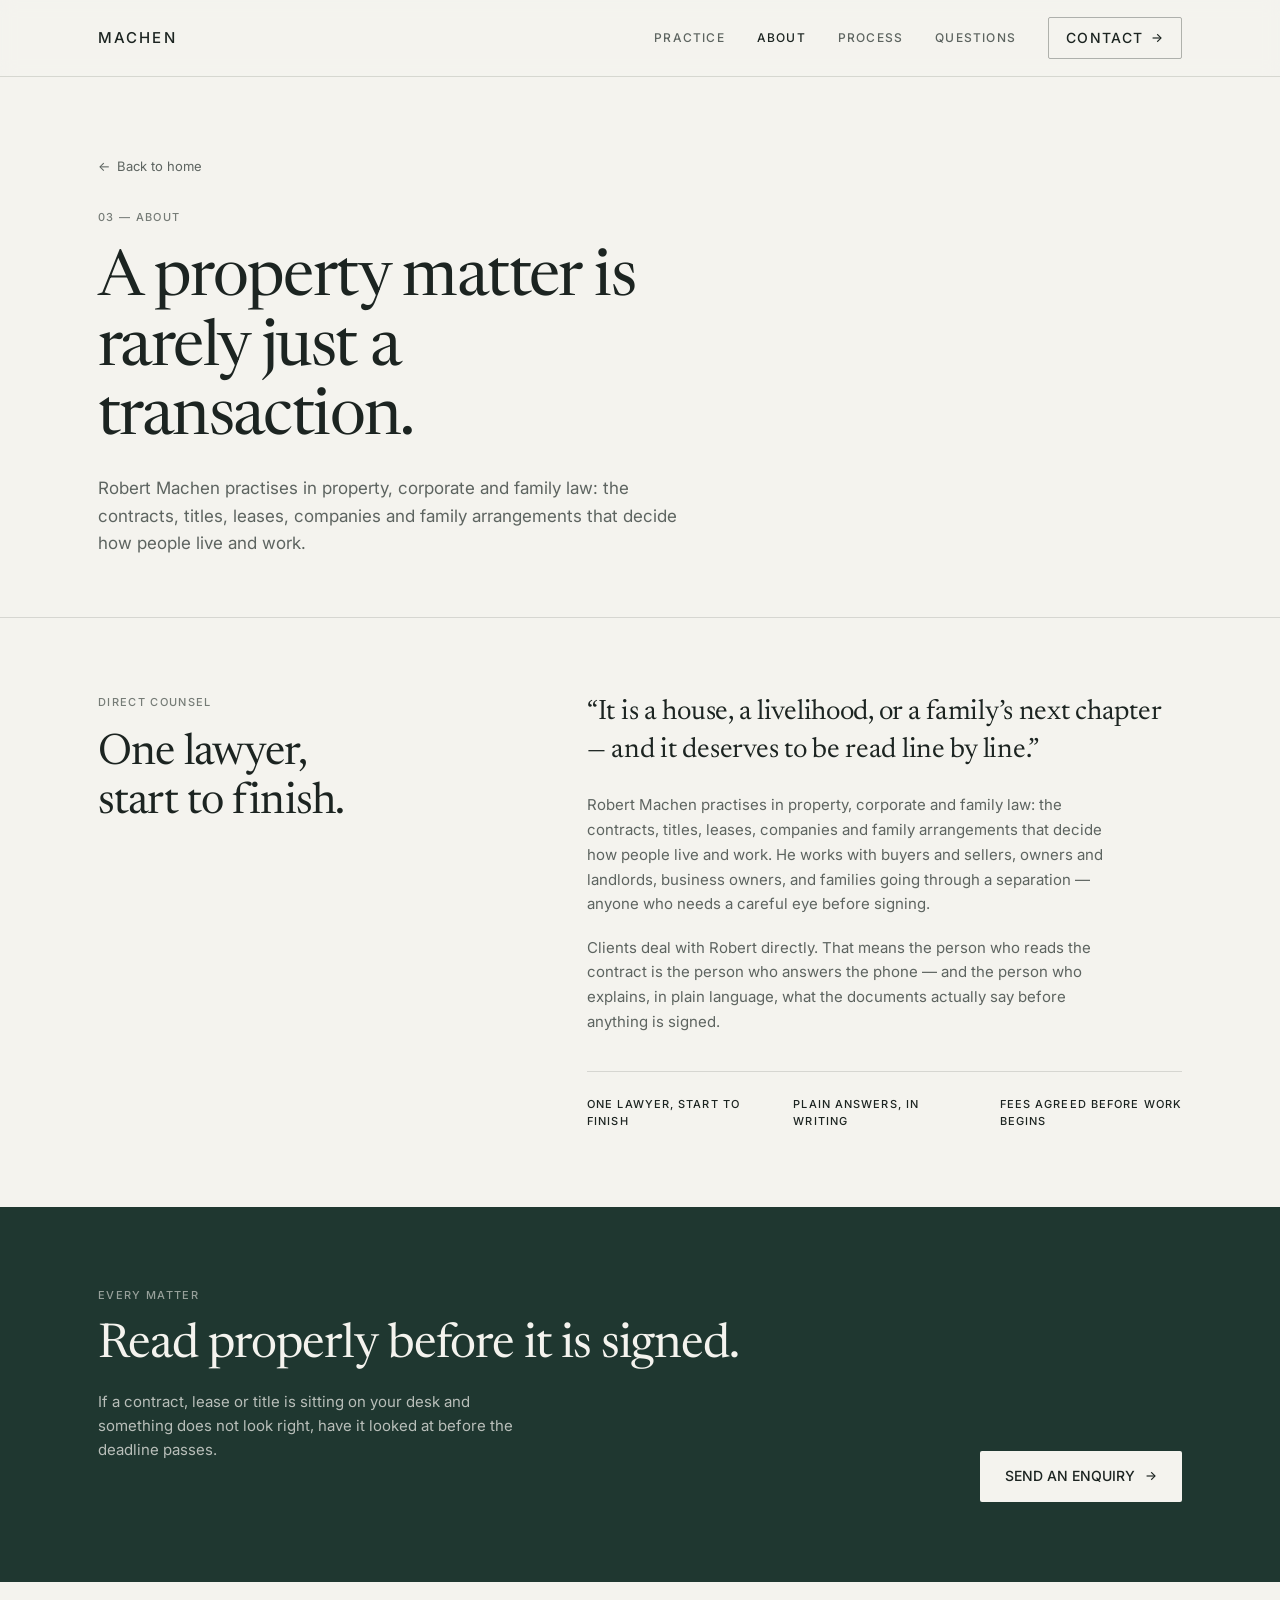
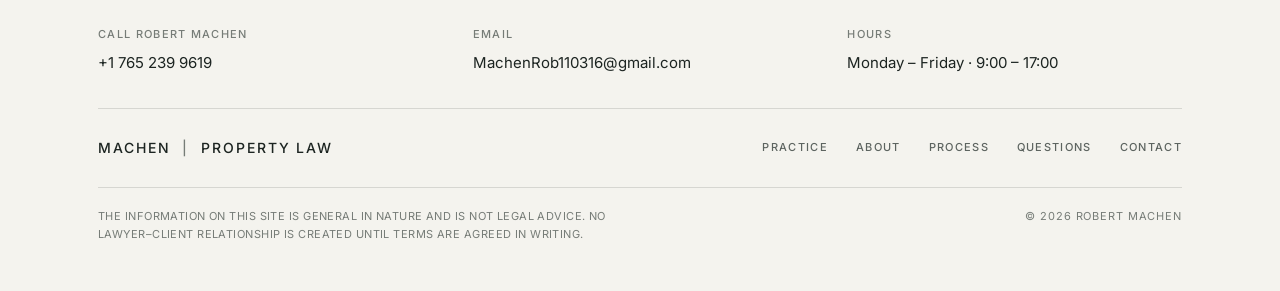
==== about.html @ e6b7aa78 "robert law web" ====
<!DOCTYPE html>
<html lang="en">
<head>
  <meta charset="UTF-8" />
  <meta name="viewport" content="width=device-width, initial-scale=1.0" />
  <title>About — MACHEN | Property, Corporate &amp; Family Lawyer</title>
  <meta
    name="description"
    content="About Robert Machen: property, corporate and family law handled personally from the first conversation to the final document."
  />
  <link rel="preconnect" href="https://fonts.googleapis.com" />
  <link rel="preconnect" href="https://fonts.gstatic.com" crossorigin />
  <link
    href="https://fonts.googleapis.com/css2?family=Inter:wght@400;500&family=Newsreader:ital,opsz,wght@0,6..72,400;0,6..72,500;1,6..72,400&display=swap"
    rel="stylesheet"
  />
  <link rel="stylesheet" href="css/main.css" />
</head>
<body id="top">
  <!-- Header -->
  <header class="site-header" id="site-header">
    <div class="container header-inner">
      <a href="index.html" class="brand brand-caps">MACHEN</a>

      <button
        class="menu-toggle"
        id="menu-toggle"
        type="button"
        aria-label="Toggle navigation menu"
        aria-expanded="false"
        aria-controls="site-nav"
      >
        <span class="menu-line"></span>
        <span class="menu-line"></span>
      </button>

      <nav class="site-nav" id="site-nav" aria-label="Primary">
        <a href="practice-areas.html" class="nav-link nav-caps">Practice</a>
        <a href="about.html" class="nav-link nav-caps active" aria-current="page">About</a>
        <a href="index.html#process" class="nav-link nav-caps">Process</a>
        <a href="index.html#questions" class="nav-link nav-caps">Questions</a>
        <a href="contact.html" class="nav-cta nav-caps">
          Contact <span class="arrow" aria-hidden="true">&rarr;</span>
        </a>
      </nav>
    </div>
  </header>

  <main>
    <!-- About Page Intro -->
    <section class="page-hero">
      <div class="container">
        <a href="index.html" class="back-link reveal">
          <span aria-hidden="true">&larr;</span> Back to home
        </a>

        <p class="eyebrow reveal">03 — ABOUT</p>
        <h1 class="page-title reveal">
          A property matter is rarely just a transaction.
        </h1>
        <p class="page-lead reveal">
          Robert Machen practises in property, corporate and family law: the
          contracts, titles, leases, companies and family arrangements that
          decide how people live and work.
        </p>
      </div>
    </section>

    <!-- Philosophy & Approach -->
    <section class="about-page-content">
      <div class="container about-grid">
        <div class="about-left reveal">
          <p class="eyebrow">Direct counsel</p>
          <h2 class="section-title">
            One lawyer,<br />
            start to finish.
          </h2>
        </div>

        <div class="about-right reveal">
          <blockquote class="about-quote">
            “It is a house, a livelihood, or a family’s next chapter — and it
            deserves to be read line by line.”
          </blockquote>
          <p class="about-body">
            Robert Machen practises in property, corporate and family law: the
            contracts, titles, leases, companies and family arrangements that
            decide how people live and work. He works with buyers and sellers,
            owners and landlords, business owners, and families going through a
            separation — anyone who needs a careful eye before signing.
          </p>
          <p class="about-body about-body-spaced">
            Clients deal with Robert directly. That means the person who reads
            the contract is the person who answers the phone — and the person
            who explains, in plain language, what the documents actually say
            before anything is signed.
          </p>

          <ul class="about-pillars">
            <li>ONE LAWYER, START TO FINISH</li>
            <li>PLAIN ANSWERS, IN WRITING</li>
            <li>FEES AGREED BEFORE WORK BEGINS</li>
          </ul>
        </div>
      </div>
    </section>

    <!-- Next Step CTA -->
    <section class="cta-banner">
      <div class="container cta-banner-inner reveal">
        <div>
          <p class="eyebrow eyebrow-light">EVERY MATTER</p>
          <h2 class="contact-title">Read properly before it is signed.</h2>
          <p class="contact-lead cta-banner-lead">
            If a contract, lease or title is sitting on your desk and something
            does not look right, have it looked at before the deadline passes.
          </p>
        </div>
        <a href="contact.html" class="btn-light">
          SEND AN ENQUIRY <span class="arrow" aria-hidden="true">&rarr;</span>
        </a>
      </div>
    </section>
  </main>

  <!-- Footer -->
  <footer class="site-footer">
    <div class="container">
      <div class="footer-contact-strip">
        <div>
          <p class="eyebrow">CALL ROBERT MACHEN</p>
          <a href="tel:+17652399619" class="footer-contact-value">+1 765 239 9619</a>
        </div>
        <div>
          <p class="eyebrow">EMAIL</p>
          <a href="mailto:MachenRob110316@gmail.com" class="footer-contact-value">MachenRob110316@gmail.com</a>
        </div>
        <div>
          <p class="eyebrow">HOURS</p>
          <p class="footer-contact-value">Monday – Friday &middot; 9:00 – 17:00</p>
        </div>
      </div>

      <div class="footer-top">
        <a href="index.html" class="brand brand-footer brand-caps">MACHEN <span class="footer-pipe">|</span> PROPERTY LAW</a>
        <nav class="footer-nav" aria-label="Footer">
          <a href="practice-areas.html">PRACTICE</a>
          <a href="about.html">ABOUT</a>
          <a href="index.html#process">PROCESS</a>
          <a href="index.html#questions">QUESTIONS</a>
          <a href="contact.html">CONTACT</a>
        </nav>
      </div>

      <div class="footer-bottom">
        <p class="disclaimer">
          THE INFORMATION ON THIS SITE IS GENERAL IN NATURE AND IS NOT LEGAL
          ADVICE. NO LAWYER–CLIENT RELATIONSHIP IS CREATED UNTIL TERMS ARE
          AGREED IN WRITING.
        </p>
        <p class="copyright">&copy; <span id="year">2026</span> ROBERT MACHEN</p>
      </div>
    </div>
  </footer>

  <!-- Toast notification -->
  <div class="toast" id="toast" role="status" aria-live="polite"></div>

  <script src="js/script.js"></script>
</body>
</html>
---- css/main.css ----
/* ==========================================================================
   Robert Machen — Attorney at Law
   Stylesheet Entry Point
   ========================================================================== */

@import url("./base.css");
@import url("./layout.css");
@import url("./components.css");
@import url("./sections.css");
@import url("./responsive.css");
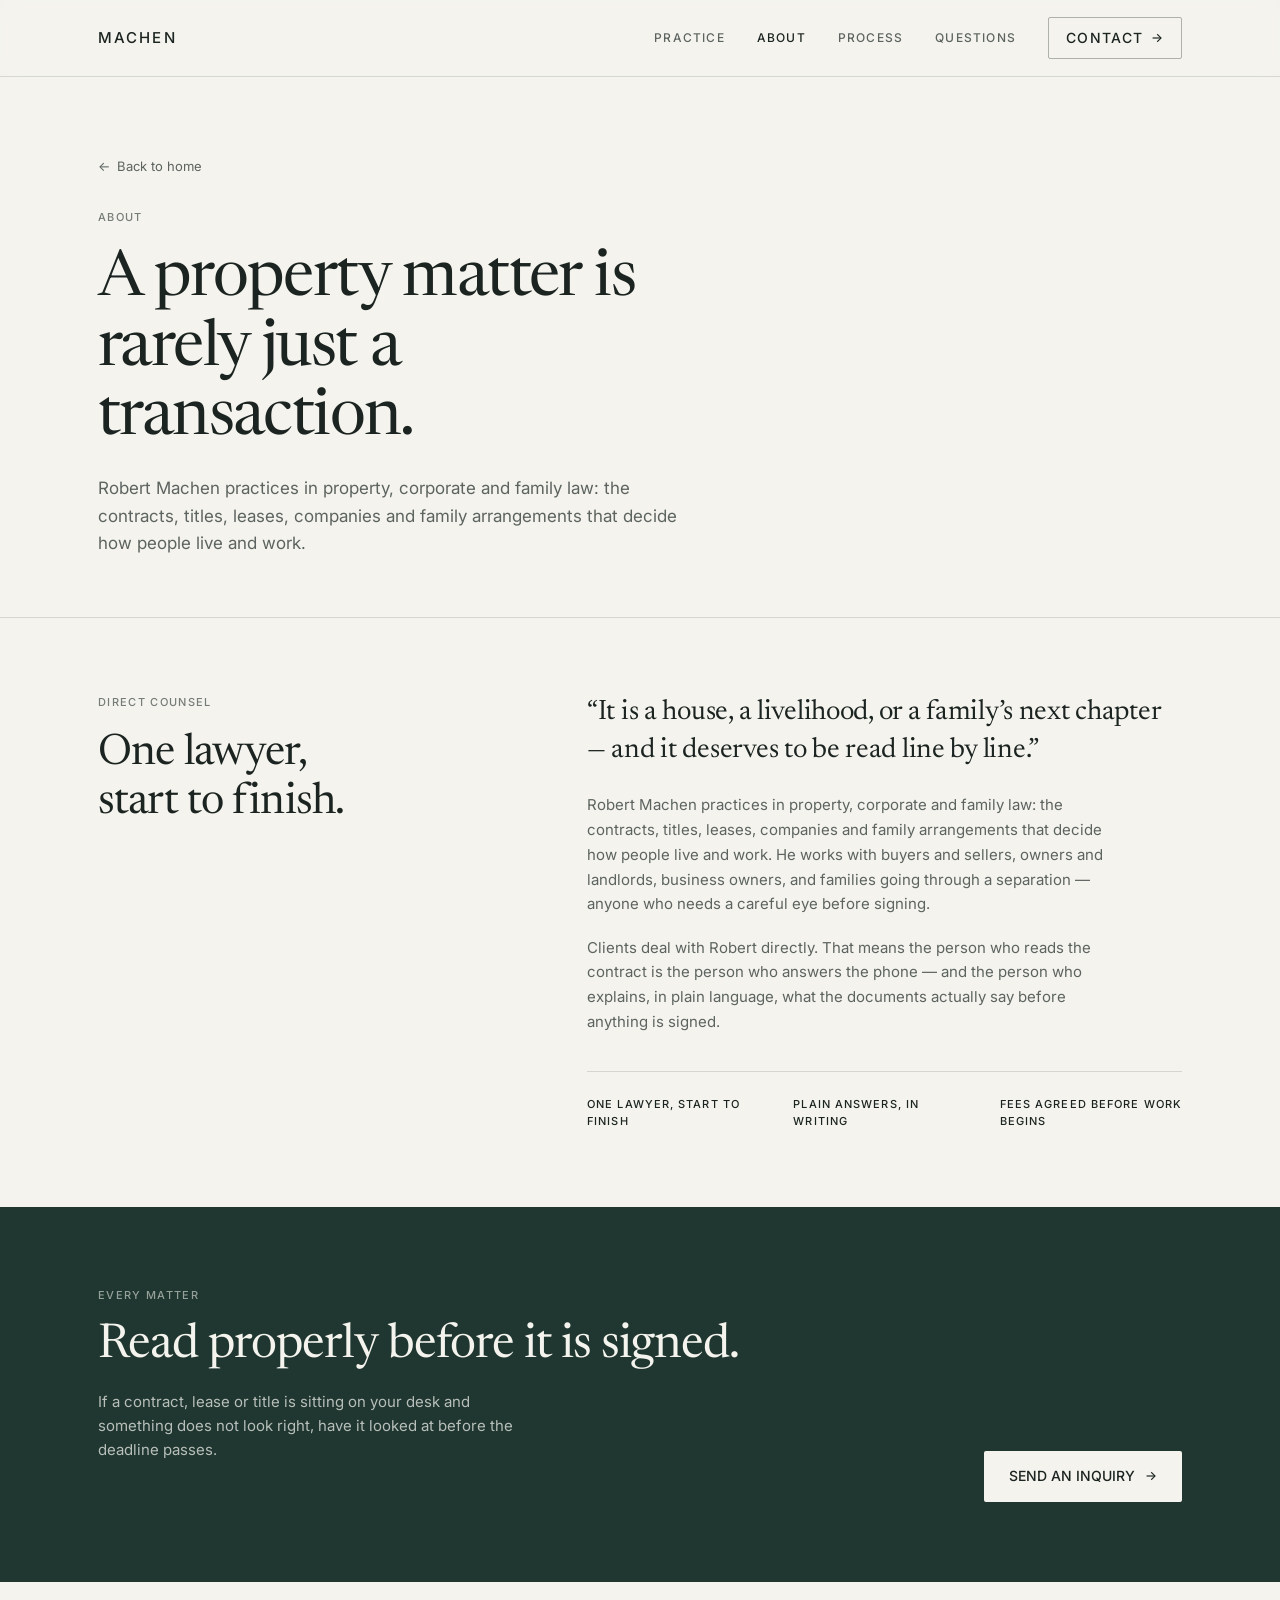
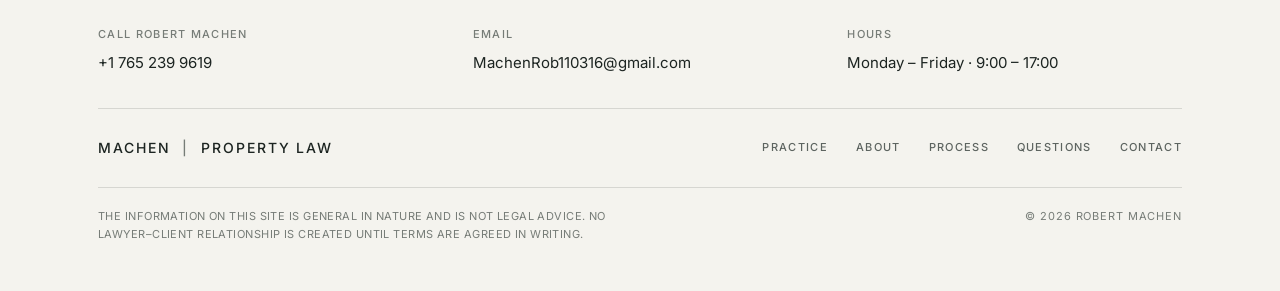
==== commit dbcd5781: "new update" ====
--- a/about.html
+++ b/about.html
@@ -14,6 +14,8 @@
     href="https://fonts.googleapis.com/css2?family=Inter:wght@400;500&family=Newsreader:ital,opsz,wght@0,6..72,400;0,6..72,500;1,6..72,400&display=swap"
     rel="stylesheet"
   />
+  <link rel="icon" type="image/png" href="images/favicon.png" />
+  <link rel="apple-touch-icon" href="images/favicon.png" />
   <link rel="stylesheet" href="css/main.css" />
 </head>
 <body id="top">
@@ -54,12 +56,12 @@
           <span aria-hidden="true">&larr;</span> Back to home
         </a>
 
-        <p class="eyebrow reveal">03 — ABOUT</p>
+        <p class="eyebrow reveal">ABOUT</p>
         <h1 class="page-title reveal">
           A property matter is rarely just a transaction.
         </h1>
         <p class="page-lead reveal">
-          Robert Machen practises in property, corporate and family law: the
+          Robert Machen practices in property, corporate and family law: the
           contracts, titles, leases, companies and family arrangements that
           decide how people live and work.
         </p>
@@ -83,7 +85,7 @@
             deserves to be read line by line.”
           </blockquote>
           <p class="about-body">
-            Robert Machen practises in property, corporate and family law: the
+            Robert Machen practices in property, corporate and family law: the
             contracts, titles, leases, companies and family arrangements that
             decide how people live and work. He works with buyers and sellers,
             owners and landlords, business owners, and families going through a
@@ -117,7 +119,7 @@
           </p>
         </div>
         <a href="contact.html" class="btn-light">
-          SEND AN ENQUIRY <span class="arrow" aria-hidden="true">&rarr;</span>
+          SEND AN INQUIRY <span class="arrow" aria-hidden="true">&rarr;</span>
         </a>
       </div>
     </section>
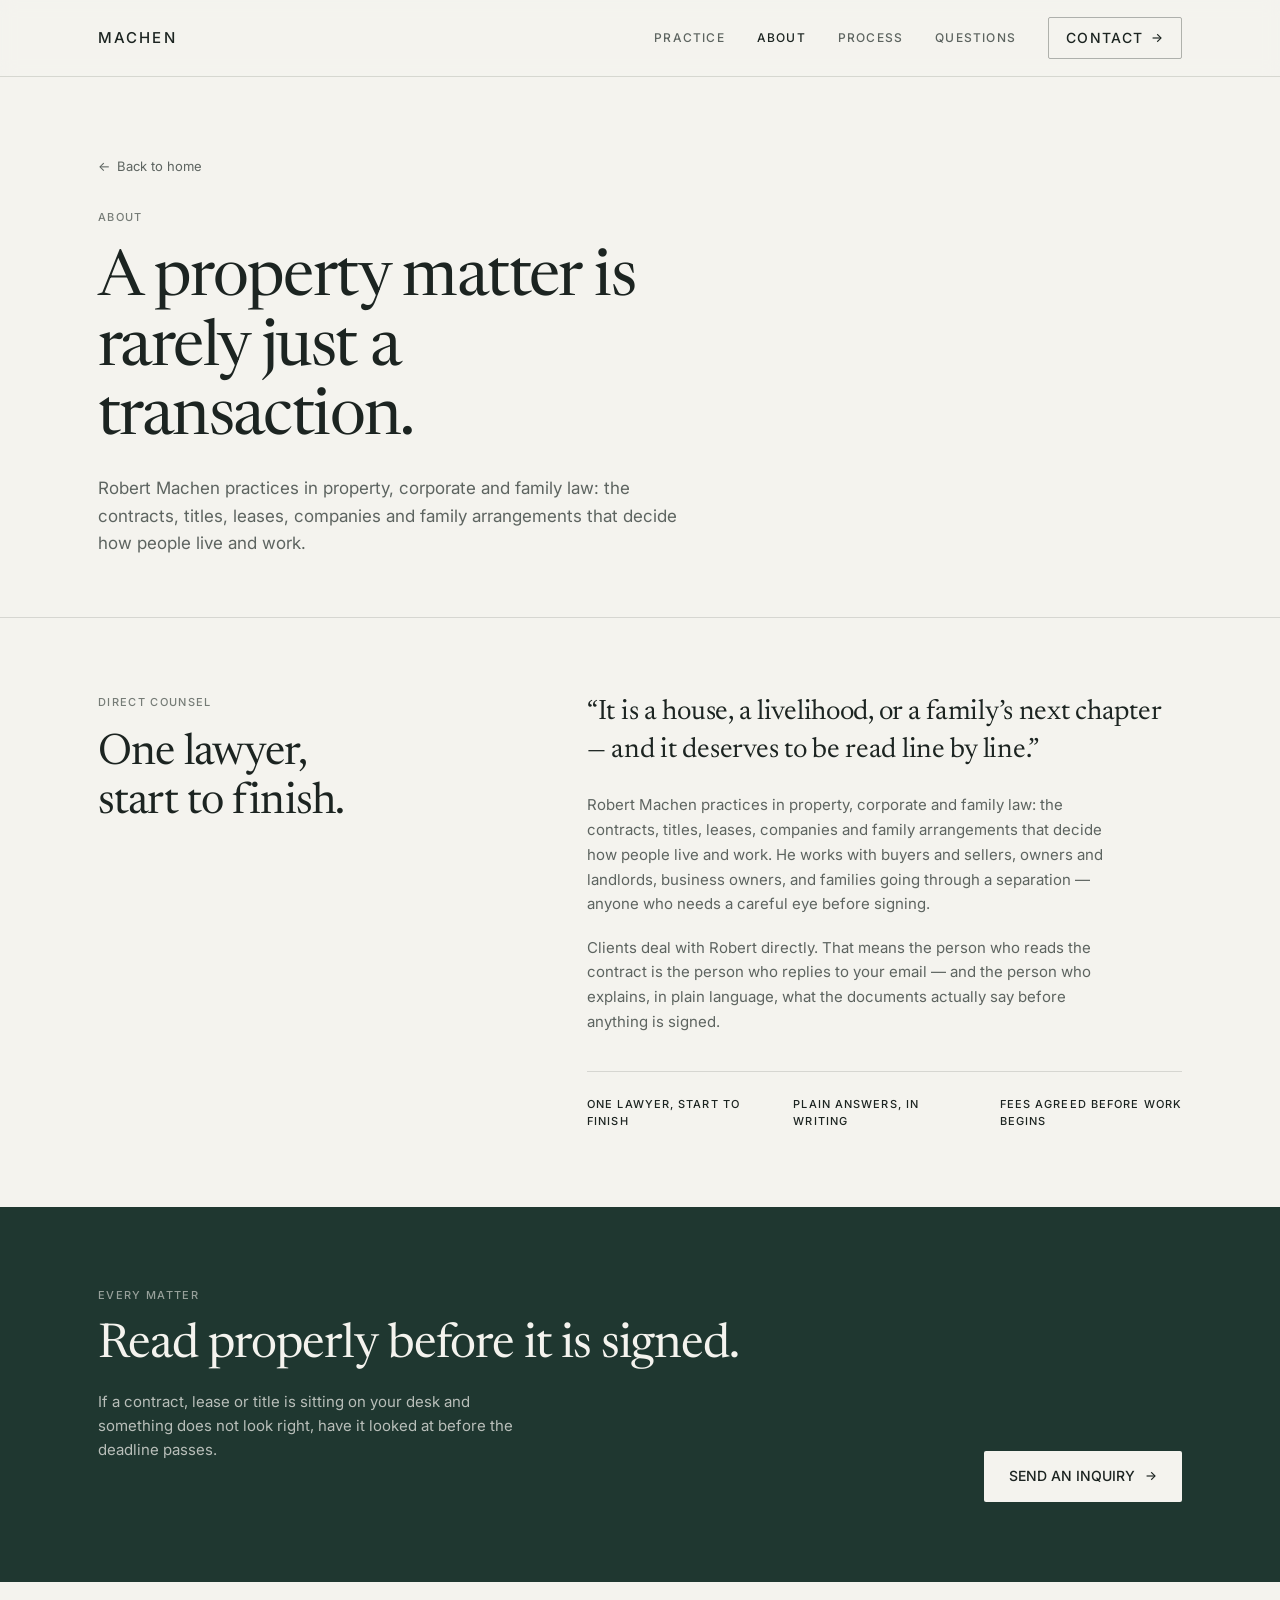
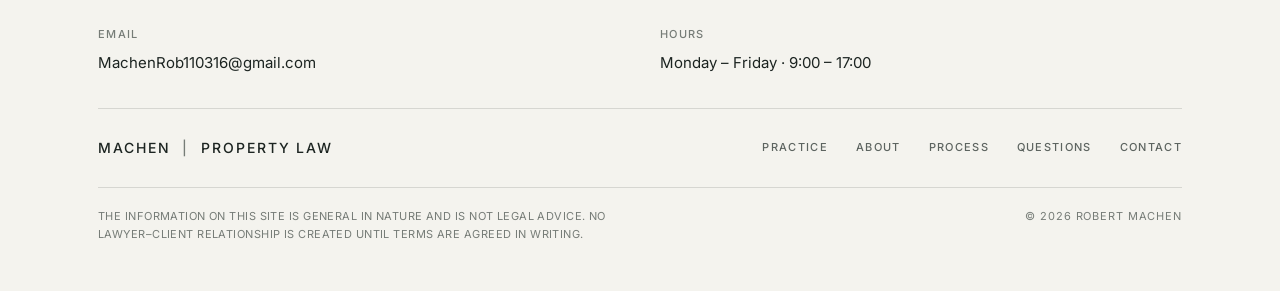
==== commit 477cb809: "updTED" ====
--- a/about.html
+++ b/about.html
@@ -1,37 +1,30 @@
 <!DOCTYPE html>
 <html lang="en">
+
 <head>
   <meta charset="UTF-8" />
   <meta name="viewport" content="width=device-width, initial-scale=1.0" />
   <title>About — MACHEN | Property, Corporate &amp; Family Lawyer</title>
-  <meta
-    name="description"
-    content="About Robert Machen: property, corporate and family law handled personally from the first conversation to the final document."
-  />
+  <meta name="description"
+    content="About Robert Machen: property, corporate and family law handled personally from the first conversation to the final document." />
   <link rel="preconnect" href="https://fonts.googleapis.com" />
   <link rel="preconnect" href="https://fonts.gstatic.com" crossorigin />
   <link
     href="https://fonts.googleapis.com/css2?family=Inter:wght@400;500&family=Newsreader:ital,opsz,wght@0,6..72,400;0,6..72,500;1,6..72,400&display=swap"
-    rel="stylesheet"
-  />
+    rel="stylesheet" />
   <link rel="icon" type="image/png" href="images/favicon.png" />
   <link rel="apple-touch-icon" href="images/favicon.png" />
   <link rel="stylesheet" href="css/main.css" />
 </head>
+
 <body id="top">
   <!-- Header -->
   <header class="site-header" id="site-header">
     <div class="container header-inner">
       <a href="index.html" class="brand brand-caps">MACHEN</a>
 
-      <button
-        class="menu-toggle"
-        id="menu-toggle"
-        type="button"
-        aria-label="Toggle navigation menu"
-        aria-expanded="false"
-        aria-controls="site-nav"
-      >
+      <button class="menu-toggle" id="menu-toggle" type="button" aria-label="Toggle navigation menu"
+        aria-expanded="false" aria-controls="site-nav">
         <span class="menu-line"></span>
         <span class="menu-line"></span>
       </button>
@@ -93,7 +86,7 @@
           </p>
           <p class="about-body about-body-spaced">
             Clients deal with Robert directly. That means the person who reads
-            the contract is the person who answers the phone — and the person
+            the contract is the person who replies to your email — and the person
             who explains, in plain language, what the documents actually say
             before anything is signed.
           </p>
@@ -130,10 +123,6 @@
     <div class="container">
       <div class="footer-contact-strip">
         <div>
-          <p class="eyebrow">CALL ROBERT MACHEN</p>
-          <a href="tel:+17652399619" class="footer-contact-value">+1 765 239 9619</a>
-        </div>
-        <div>
           <p class="eyebrow">EMAIL</p>
           <a href="mailto:MachenRob110316@gmail.com" class="footer-contact-value">MachenRob110316@gmail.com</a>
         </div>
@@ -144,7 +133,8 @@
       </div>
 
       <div class="footer-top">
-        <a href="index.html" class="brand brand-footer brand-caps">MACHEN <span class="footer-pipe">|</span> PROPERTY LAW</a>
+        <a href="index.html" class="brand brand-footer brand-caps">MACHEN <span class="footer-pipe">|</span> PROPERTY
+          LAW</a>
         <nav class="footer-nav" aria-label="Footer">
           <a href="practice-areas.html">PRACTICE</a>
           <a href="about.html">ABOUT</a>
@@ -170,4 +160,5 @@
 
   <script src="js/script.js"></script>
 </body>
-</html>
+
+</html>
